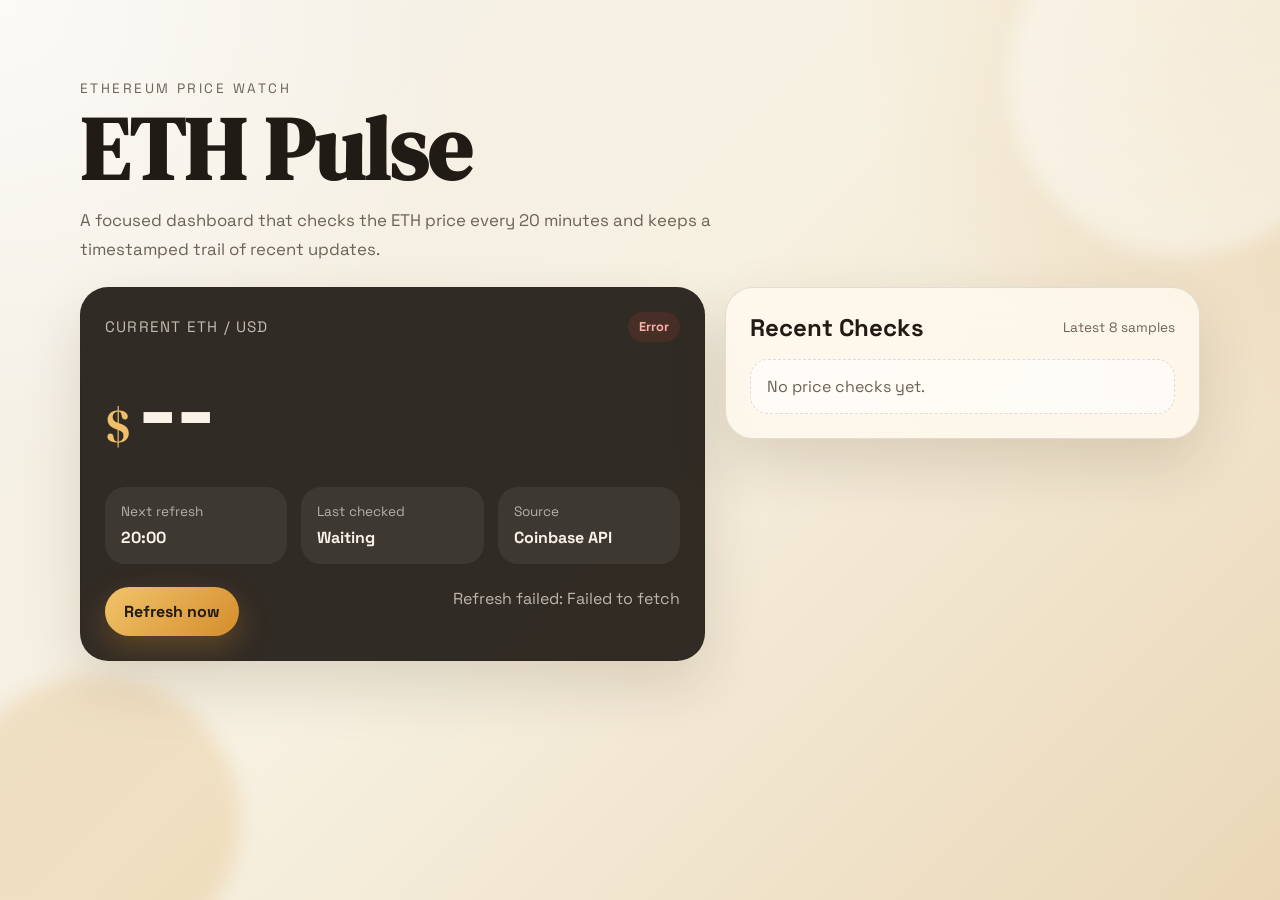
==== index.html @ a70ce2fd "Initial ETH monitor site" ====
<!DOCTYPE html>
<html lang="en">
  <head>
    <meta charset="UTF-8" />
    <meta name="viewport" content="width=device-width, initial-scale=1.0" />
    <title>ETH Pulse Monitor</title>
    <link rel="preconnect" href="https://fonts.googleapis.com" />
    <link rel="preconnect" href="https://fonts.gstatic.com" crossorigin />
    <link
      href="https://fonts.googleapis.com/css2?family=Space+Grotesk:wght@400;500;700&family=DM+Serif+Display:ital@0;1&display=swap"
      rel="stylesheet"
    />
    <link rel="stylesheet" href="./styles.css" />
  </head>
  <body>
    <main class="shell">
      <section class="hero">
        <p class="eyebrow">Ethereum Price Watch</p>
        <h1>ETH Pulse</h1>
        <p class="lede">
          A focused dashboard that checks the ETH price every 20 minutes and keeps a
          timestamped trail of recent updates.
        </p>
      </section>

      <section class="board">
        <article class="price-card">
          <div class="label-row">
            <span class="label">Current ETH / USD</span>
            <span id="statusBadge" class="badge badge-idle">Idle</span>
          </div>
          <div class="price-row">
            <span class="currency">$</span>
            <span id="priceValue" class="price-value">--</span>
          </div>
          <div class="meta-grid">
            <div class="meta-item">
              <span class="meta-title">Next refresh</span>
              <strong id="countdown">20:00</strong>
            </div>
            <div class="meta-item">
              <span class="meta-title">Last checked</span>
              <strong id="lastUpdated">Waiting</strong>
            </div>
            <div class="meta-item">
              <span class="meta-title">Source</span>
              <strong id="sourceName">Coinbase API</strong>
            </div>
          </div>
          <div class="action-row">
            <button id="refreshButton" type="button">Refresh now</button>
            <p id="message" class="message">Ready to monitor.</p>
          </div>
        </article>

        <article class="history-card">
          <div class="panel-head">
            <h2>Recent Checks</h2>
            <span class="history-note">Latest 8 samples</span>
          </div>
          <ol id="historyList" class="history-list"></ol>
        </article>
      </section>
    </main>

    <script src="./app.js"></script>
  </body>
</html>
---- styles.css ----
:root {
  --bg: #f3efe6;
  --bg-accent: #ead7b7;
  --panel: rgba(255, 250, 239, 0.84);
  --panel-strong: rgba(32, 27, 21, 0.92);
  --ink: #201b15;
  --muted: #6c6255;
  --line: rgba(32, 27, 21, 0.12);
  --gold: #cf8f2e;
  --green: #21785c;
  --shadow: 0 24px 60px rgba(59, 37, 5, 0.14);
}

* {
  box-sizing: border-box;
}

body {
  margin: 0;
  min-height: 100vh;
  font-family: "Space Grotesk", sans-serif;
  color: var(--ink);
  background:
    radial-gradient(circle at top left, rgba(255, 255, 255, 0.7), transparent 30%),
    radial-gradient(circle at top right, rgba(207, 143, 46, 0.18), transparent 28%),
    linear-gradient(135deg, var(--bg) 0%, #f7f1e2 45%, var(--bg-accent) 100%);
}

body::before,
body::after {
  content: "";
  position: fixed;
  inset: auto;
  pointer-events: none;
  border-radius: 999px;
  filter: blur(10px);
}

body::before {
  width: 22rem;
  height: 22rem;
  top: -6rem;
  right: -5rem;
  background: rgba(255, 255, 255, 0.44);
}

body::after {
  width: 18rem;
  height: 18rem;
  bottom: -4rem;
  left: -3rem;
  background: rgba(207, 143, 46, 0.18);
}

.shell {
  width: min(1120px, calc(100vw - 2rem));
  margin: 0 auto;
  padding: 3rem 0 4rem;
}

.hero {
  padding: 2rem 0 1.5rem;
  animation: rise 700ms ease-out both;
}

.eyebrow {
  margin: 0 0 0.75rem;
  font-size: 0.85rem;
  letter-spacing: 0.18em;
  text-transform: uppercase;
  color: var(--muted);
}

h1,
h2 {
  margin: 0;
}

h1 {
  font-family: "DM Serif Display", serif;
  font-size: clamp(3rem, 10vw, 5.5rem);
  line-height: 0.92;
}

.lede {
  max-width: 42rem;
  margin: 1rem 0 0;
  font-size: 1.05rem;
  line-height: 1.7;
  color: var(--muted);
}

.board {
  display: grid;
  grid-template-columns: 1.25fr 0.95fr;
  gap: 1.25rem;
  align-items: start;
}

.price-card,
.history-card {
  border: 1px solid var(--line);
  border-radius: 28px;
  padding: 1.5rem;
  backdrop-filter: blur(16px);
  box-shadow: var(--shadow);
  animation: rise 800ms ease-out both;
}

.price-card {
  background: var(--panel-strong);
  color: #f8f2e7;
}

.history-card {
  background: var(--panel);
  animation-delay: 120ms;
}

.label-row,
.panel-head,
.action-row {
  display: flex;
  justify-content: space-between;
  gap: 1rem;
  align-items: center;
}

.label {
  font-size: 0.95rem;
  letter-spacing: 0.08em;
  text-transform: uppercase;
  color: rgba(248, 242, 231, 0.72);
}

.badge {
  display: inline-flex;
  align-items: center;
  padding: 0.4rem 0.7rem;
  border-radius: 999px;
  font-size: 0.8rem;
  font-weight: 700;
}

.badge-idle {
  background: rgba(255, 255, 255, 0.1);
  color: #f7d39f;
}

.badge-live {
  background: rgba(33, 120, 92, 0.18);
  color: #92f3d2;
}

.badge-error {
  background: rgba(171, 56, 43, 0.18);
  color: #ffb0a7;
}

.price-row {
  display: flex;
  align-items: baseline;
  gap: 0.4rem;
  margin: 1.4rem 0 1.8rem;
}

.currency {
  font-family: "DM Serif Display", serif;
  font-size: clamp(2rem, 4vw, 3rem);
  color: #f1be6b;
}

.price-value {
  font-size: clamp(3.4rem, 8vw, 6rem);
  line-height: 0.95;
  font-weight: 700;
  letter-spacing: -0.04em;
}

.meta-grid {
  display: grid;
  grid-template-columns: repeat(3, minmax(0, 1fr));
  gap: 0.9rem;
}

.meta-item {
  padding: 1rem;
  border-radius: 20px;
  background: rgba(255, 255, 255, 0.06);
}

.meta-title {
  display: block;
  margin-bottom: 0.45rem;
  font-size: 0.85rem;
  color: rgba(248, 242, 231, 0.64);
}

.meta-item strong {
  font-size: 1rem;
}

.action-row {
  margin-top: 1.4rem;
  align-items: flex-start;
}

button {
  border: 0;
  border-radius: 999px;
  padding: 0.9rem 1.2rem;
  font: inherit;
  font-weight: 700;
  color: var(--ink);
  background: linear-gradient(135deg, #f1c46a, #d58d2c);
  cursor: pointer;
  transition: transform 180ms ease, box-shadow 180ms ease;
  box-shadow: 0 12px 30px rgba(213, 141, 44, 0.28);
}

button:hover {
  transform: translateY(-1px);
}

button:active {
  transform: translateY(1px);
}

button:disabled {
  cursor: wait;
  opacity: 0.72;
  transform: none;
  box-shadow: none;
}

.message {
  margin: 0;
  max-width: 18rem;
  text-align: right;
  line-height: 1.5;
  color: rgba(248, 242, 231, 0.7);
}

.history-note {
  color: var(--muted);
  font-size: 0.85rem;
}

.history-list {
  list-style: none;
  padding: 0;
  margin: 1rem 0 0;
  display: grid;
  gap: 0.8rem;
}

.history-item {
  display: flex;
  justify-content: space-between;
  gap: 1rem;
  padding: 0.95rem 1rem;
  border-radius: 18px;
  background: rgba(255, 255, 255, 0.65);
  border: 1px solid rgba(32, 27, 21, 0.08);
}

.history-time {
  color: var(--muted);
}

.history-price {
  font-weight: 700;
}

.history-empty {
  padding: 1rem;
  border-radius: 18px;
  color: var(--muted);
  background: rgba(255, 255, 255, 0.56);
  border: 1px dashed rgba(32, 27, 21, 0.14);
}

@keyframes rise {
  from {
    opacity: 0;
    transform: translateY(18px);
  }

  to {
    opacity: 1;
    transform: translateY(0);
  }
}

@media (max-width: 840px) {
  .board {
    grid-template-columns: 1fr;
  }

  .meta-grid {
    grid-template-columns: 1fr;
  }

  .action-row,
  .label-row,
  .panel-head {
    flex-direction: column;
    align-items: flex-start;
  }

  .message {
    text-align: left;
  }
}
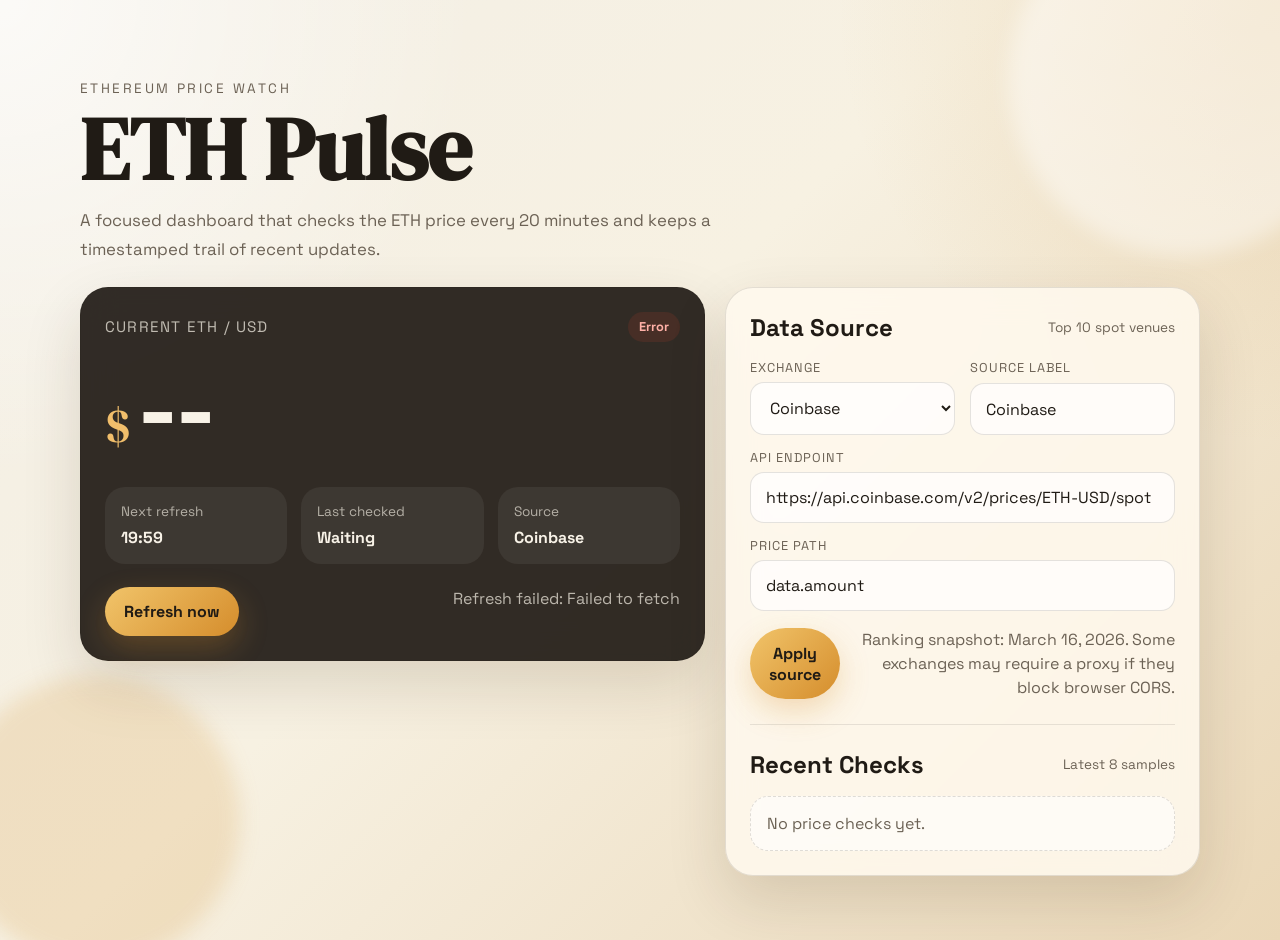
==== commit 17ce6235: "Add configurable exchange APIs" ====
--- a/index.html
+++ b/index.html
@@ -54,11 +54,45 @@
         </article>
 
         <article class="history-card">
-          <div class="panel-head">
-            <h2>Recent Checks</h2>
-            <span class="history-note">Latest 8 samples</span>
+          <div class="panel-block">
+            <div class="panel-head">
+              <h2>Data Source</h2>
+              <span class="history-note">Top 10 spot venues</span>
+            </div>
+            <div class="source-form">
+              <label class="field">
+                <span class="field-label">Exchange</span>
+                <select id="sourceSelect"></select>
+              </label>
+              <label class="field">
+                <span class="field-label">Source label</span>
+                <input id="sourceLabelInput" type="text" />
+              </label>
+              <label class="field field-full">
+                <span class="field-label">API endpoint</span>
+                <input id="sourceUrlInput" type="url" />
+              </label>
+              <label class="field field-full">
+                <span class="field-label">Price path</span>
+                <input id="sourcePathInput" type="text" />
+              </label>
+              <div class="action-row source-actions">
+                <button id="applySourceButton" type="button">Apply source</button>
+                <p id="sourceHint" class="source-hint">
+                  Ranking snapshot: March 16, 2026. Some exchanges may require a proxy
+                  if they block browser CORS.
+                </p>
+              </div>
+            </div>
           </div>
-          <ol id="historyList" class="history-list"></ol>
+
+          <div class="panel-block">
+            <div class="panel-head">
+              <h2>Recent Checks</h2>
+              <span class="history-note">Latest 8 samples</span>
+            </div>
+            <ol id="historyList" class="history-list"></ol>
+          </div>
         </article>
       </section>
     </main>
--- a/styles.css
+++ b/styles.css
@@ -117,6 +117,12 @@
   animation-delay: 120ms;
 }
 
+.panel-block + .panel-block {
+  margin-top: 1.5rem;
+  padding-top: 1.5rem;
+  border-top: 1px solid rgba(32, 27, 21, 0.1);
+}
+
 .label-row,
 .panel-head,
 .action-row {
@@ -246,6 +252,59 @@
   font-size: 0.85rem;
 }
 
+.source-form {
+  margin-top: 1rem;
+  display: grid;
+  grid-template-columns: repeat(2, minmax(0, 1fr));
+  gap: 0.9rem;
+}
+
+.field {
+  display: grid;
+  gap: 0.4rem;
+}
+
+.field-full {
+  grid-column: 1 / -1;
+}
+
+.field-label {
+  font-size: 0.8rem;
+  letter-spacing: 0.08em;
+  text-transform: uppercase;
+  color: var(--muted);
+}
+
+.field input,
+.field select {
+  width: 100%;
+  border: 1px solid rgba(32, 27, 21, 0.12);
+  border-radius: 14px;
+  padding: 0.85rem 0.95rem;
+  font: inherit;
+  color: var(--ink);
+  background: rgba(255, 255, 255, 0.72);
+}
+
+.field input:focus,
+.field select:focus {
+  outline: 2px solid rgba(207, 143, 46, 0.2);
+  border-color: rgba(207, 143, 46, 0.5);
+}
+
+.source-actions {
+  grid-column: 1 / -1;
+  margin-top: 0.2rem;
+}
+
+.source-hint {
+  margin: 0;
+  max-width: 20rem;
+  text-align: right;
+  line-height: 1.5;
+  color: var(--muted);
+}
+
 .history-list {
   list-style: none;
   padding: 0;
@@ -301,6 +360,10 @@
     grid-template-columns: 1fr;
   }
 
+  .source-form {
+    grid-template-columns: 1fr;
+  }
+
   .action-row,
   .label-row,
   .panel-head {
@@ -311,4 +374,8 @@
   .message {
     text-align: left;
   }
-}
+
+  .source-hint {
+    text-align: left;
+  }
+}
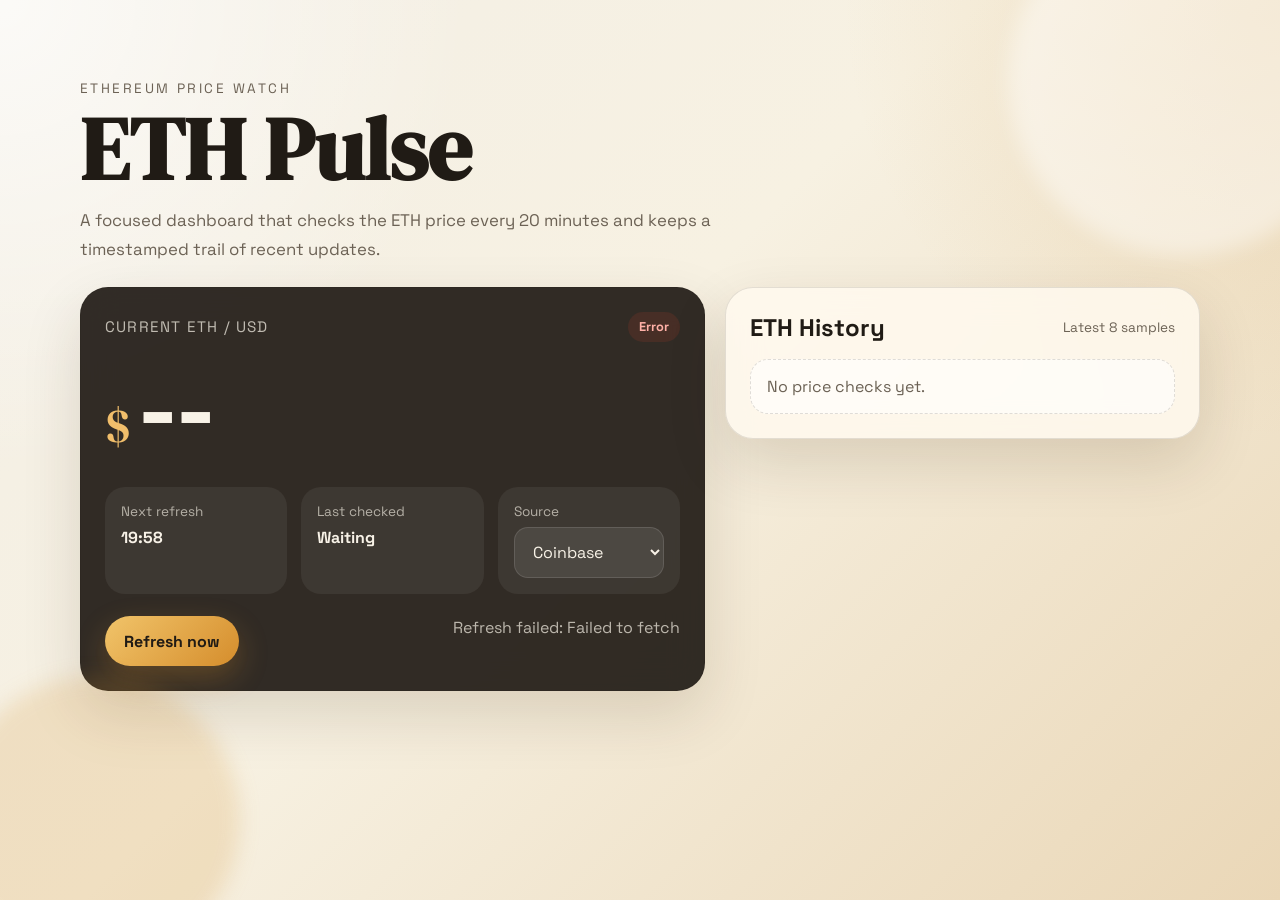
==== commit dd57761d: "Simplify source selector layout" ====
--- a/index.html
+++ b/index.html
@@ -44,7 +44,9 @@
             </div>
             <div class="meta-item">
               <span class="meta-title">Source</span>
-              <strong id="sourceName">Coinbase API</strong>
+              <label class="inline-select">
+                <select id="sourceSelect" aria-label="ETH source exchange"></select>
+              </label>
             </div>
           </div>
           <div class="action-row">
@@ -54,45 +56,11 @@
         </article>
 
         <article class="history-card">
-          <div class="panel-block">
-            <div class="panel-head">
-              <h2>Data Source</h2>
-              <span class="history-note">Top 10 spot venues</span>
-            </div>
-            <div class="source-form">
-              <label class="field">
-                <span class="field-label">Exchange</span>
-                <select id="sourceSelect"></select>
-              </label>
-              <label class="field">
-                <span class="field-label">Source label</span>
-                <input id="sourceLabelInput" type="text" />
-              </label>
-              <label class="field field-full">
-                <span class="field-label">API endpoint</span>
-                <input id="sourceUrlInput" type="url" />
-              </label>
-              <label class="field field-full">
-                <span class="field-label">Price path</span>
-                <input id="sourcePathInput" type="text" />
-              </label>
-              <div class="action-row source-actions">
-                <button id="applySourceButton" type="button">Apply source</button>
-                <p id="sourceHint" class="source-hint">
-                  Ranking snapshot: March 16, 2026. Some exchanges may require a proxy
-                  if they block browser CORS.
-                </p>
-              </div>
-            </div>
+          <div class="panel-head">
+            <h2>ETH History</h2>
+            <span class="history-note">Latest 8 samples</span>
           </div>
-
-          <div class="panel-block">
-            <div class="panel-head">
-              <h2>Recent Checks</h2>
-              <span class="history-note">Latest 8 samples</span>
-            </div>
-            <ol id="historyList" class="history-list"></ol>
-          </div>
+          <ol id="historyList" class="history-list"></ol>
         </article>
       </section>
     </main>
--- a/styles.css
+++ b/styles.css
@@ -117,12 +117,6 @@
   animation-delay: 120ms;
 }
 
-.panel-block + .panel-block {
-  margin-top: 1.5rem;
-  padding-top: 1.5rem;
-  border-top: 1px solid rgba(32, 27, 21, 0.1);
-}
-
 .label-row,
 .panel-head,
 .action-row {
@@ -204,6 +198,21 @@
 
 .meta-item strong {
   font-size: 1rem;
+}
+
+.inline-select select {
+  width: 100%;
+  border: 1px solid rgba(255, 255, 255, 0.12);
+  border-radius: 14px;
+  padding: 0.8rem 0.9rem;
+  font: inherit;
+  color: #f8f2e7;
+  background: rgba(255, 255, 255, 0.08);
+}
+
+.inline-select select:focus {
+  outline: 2px solid rgba(241, 190, 107, 0.25);
+  border-color: rgba(241, 190, 107, 0.45);
 }
 
 .action-row {
@@ -252,59 +261,6 @@
   font-size: 0.85rem;
 }
 
-.source-form {
-  margin-top: 1rem;
-  display: grid;
-  grid-template-columns: repeat(2, minmax(0, 1fr));
-  gap: 0.9rem;
-}
-
-.field {
-  display: grid;
-  gap: 0.4rem;
-}
-
-.field-full {
-  grid-column: 1 / -1;
-}
-
-.field-label {
-  font-size: 0.8rem;
-  letter-spacing: 0.08em;
-  text-transform: uppercase;
-  color: var(--muted);
-}
-
-.field input,
-.field select {
-  width: 100%;
-  border: 1px solid rgba(32, 27, 21, 0.12);
-  border-radius: 14px;
-  padding: 0.85rem 0.95rem;
-  font: inherit;
-  color: var(--ink);
-  background: rgba(255, 255, 255, 0.72);
-}
-
-.field input:focus,
-.field select:focus {
-  outline: 2px solid rgba(207, 143, 46, 0.2);
-  border-color: rgba(207, 143, 46, 0.5);
-}
-
-.source-actions {
-  grid-column: 1 / -1;
-  margin-top: 0.2rem;
-}
-
-.source-hint {
-  margin: 0;
-  max-width: 20rem;
-  text-align: right;
-  line-height: 1.5;
-  color: var(--muted);
-}
-
 .history-list {
   list-style: none;
   padding: 0;
@@ -360,10 +316,6 @@
     grid-template-columns: 1fr;
   }
 
-  .source-form {
-    grid-template-columns: 1fr;
-  }
-
   .action-row,
   .label-row,
   .panel-head {
@@ -374,8 +326,4 @@
   .message {
     text-align: left;
   }
-
-  .source-hint {
-    text-align: left;
-  }
-}
+}
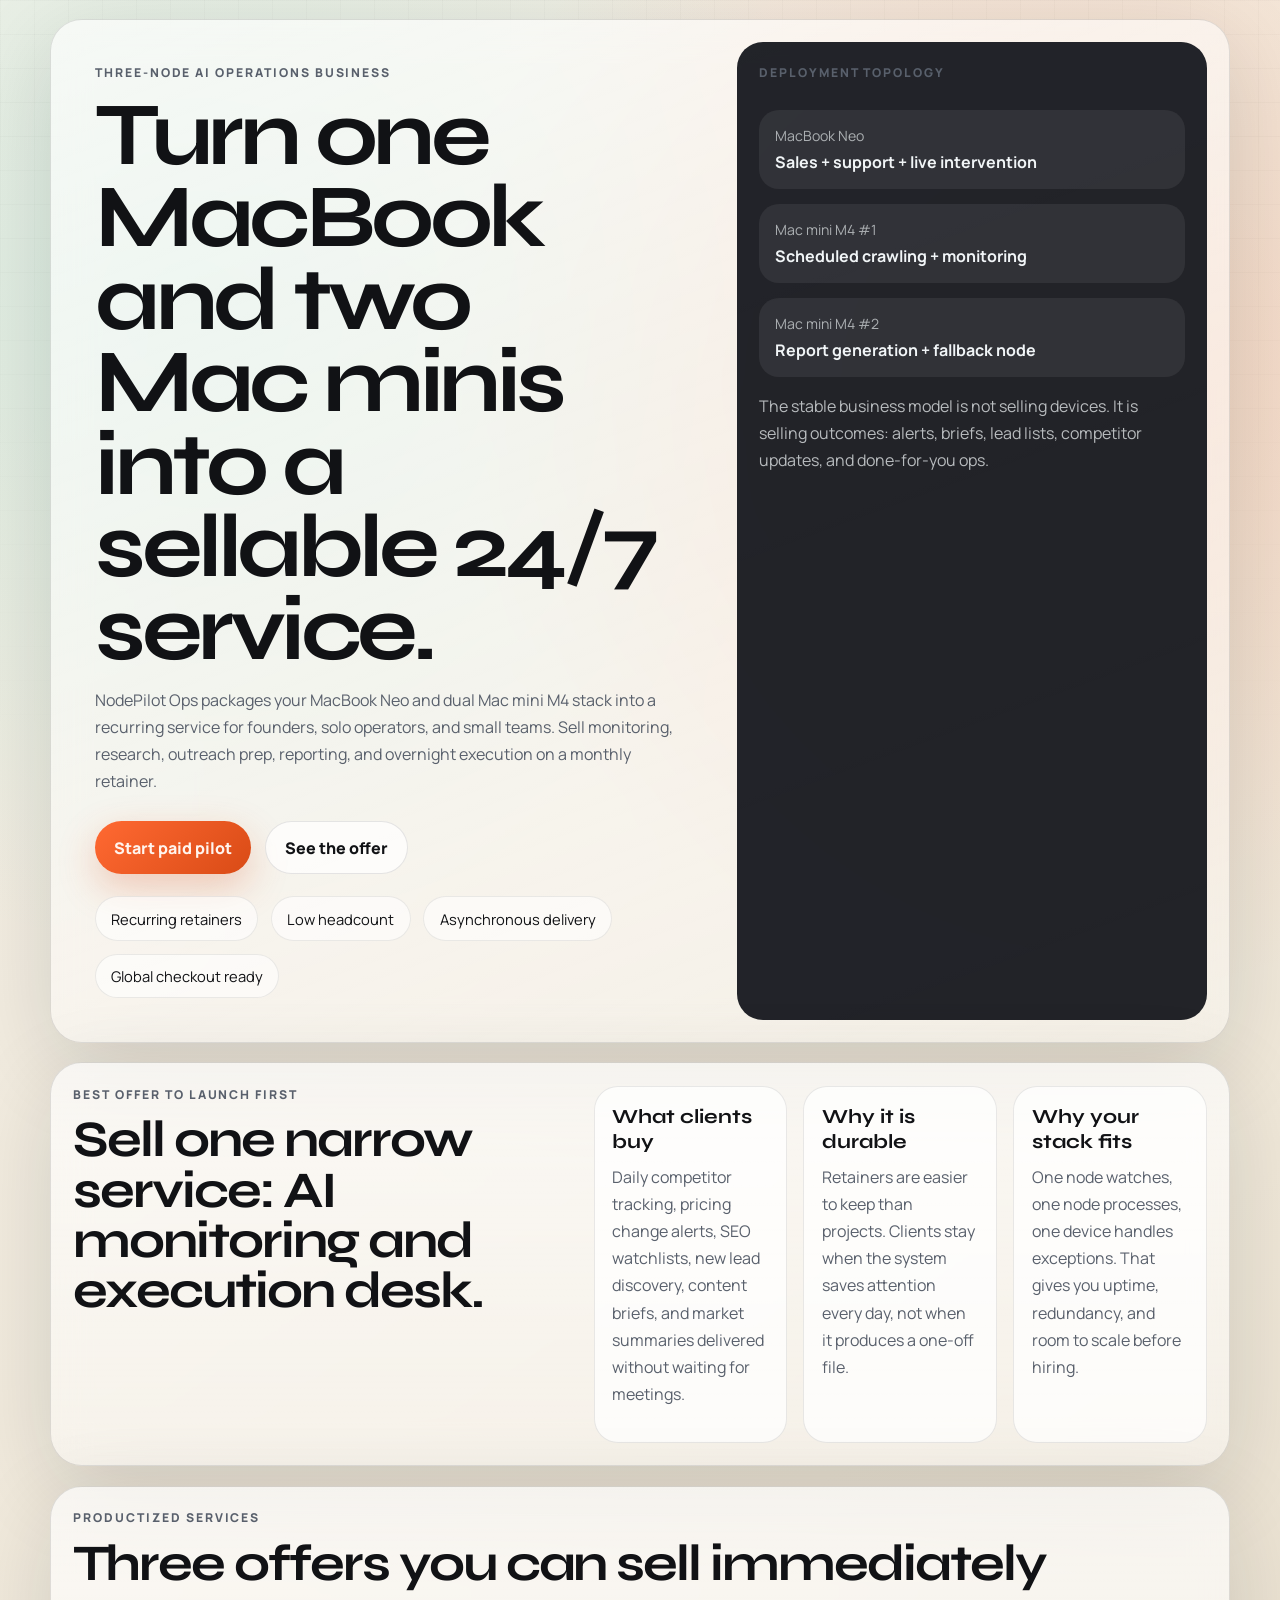
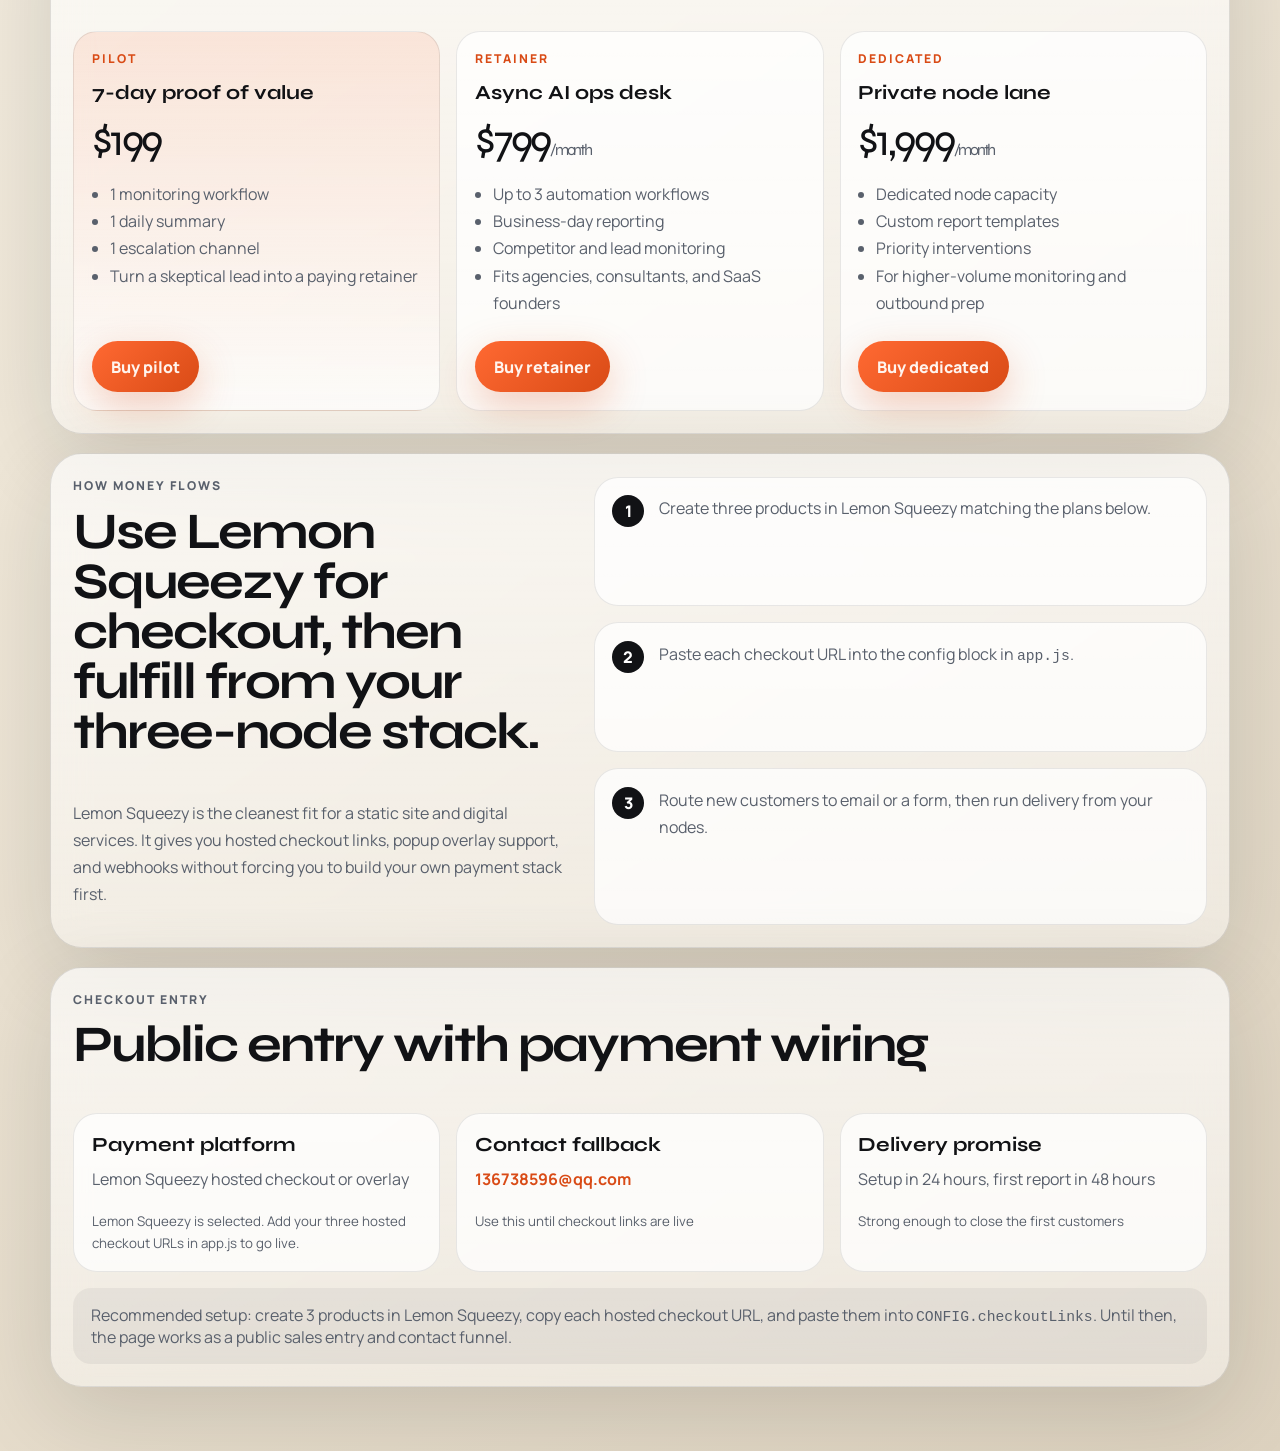
==== commit 13b86dfa: "Pivot site to AI ops commercial landing" ====
--- a/index.html
+++ b/index.html
@@ -3,65 +3,191 @@
   <head>
     <meta charset="UTF-8" />
     <meta name="viewport" content="width=device-width, initial-scale=1.0" />
-    <title>ETH Pulse Monitor</title>
+    <title>NodePilot Ops</title>
+    <meta
+      name="description"
+      content="A three-node AI operations studio for founders who need 24/7 monitoring, research, outreach, and execution without building a full internal team."
+    />
     <link rel="preconnect" href="https://fonts.googleapis.com" />
     <link rel="preconnect" href="https://fonts.gstatic.com" crossorigin />
     <link
-      href="https://fonts.googleapis.com/css2?family=Space+Grotesk:wght@400;500;700&family=DM+Serif+Display:ital@0;1&display=swap"
+      href="https://fonts.googleapis.com/css2?family=Manrope:wght@400;500;700;800&family=Syne:wght@500;700;800&display=swap"
       rel="stylesheet"
     />
+    <script src="https://app.lemonsqueezy.com/js/lemon.js" defer></script>
     <link rel="stylesheet" href="./styles.css" />
   </head>
   <body>
-    <main class="shell">
-      <section class="hero">
-        <p class="eyebrow">Ethereum Price Watch</p>
-        <h1>ETH Pulse</h1>
-        <p class="lede">
-          A focused dashboard that checks the ETH price every 20 minutes and keeps a
-          timestamped trail of recent updates.
-        </p>
+    <main class="page-shell">
+      <section class="hero-panel">
+        <div class="hero-copy">
+          <p class="eyebrow">Three-node AI operations business</p>
+          <h1>Turn one MacBook and two Mac minis into a sellable 24/7 service.</h1>
+          <p class="lede">
+            NodePilot Ops packages your MacBook Neo and dual Mac mini M4 stack into a
+            recurring service for founders, solo operators, and small teams. Sell
+            monitoring, research, outreach prep, reporting, and overnight execution on
+            a monthly retainer.
+          </p>
+          <div class="hero-actions">
+            <a class="button button-primary lemonsqueezy-button" data-plan="pilot" href="#pricing">Start paid pilot</a>
+            <a class="button button-secondary" href="#offer">See the offer</a>
+          </div>
+          <ul class="signal-strip">
+            <li>Recurring retainers</li>
+            <li>Low headcount</li>
+            <li>Asynchronous delivery</li>
+            <li>Global checkout ready</li>
+          </ul>
+        </div>
+        <aside class="stack-card">
+          <p class="stack-label">Deployment topology</p>
+          <div class="stack-grid">
+            <article>
+              <span>MacBook Neo</span>
+              <strong>Sales + support + live intervention</strong>
+            </article>
+            <article>
+              <span>Mac mini M4 #1</span>
+              <strong>Scheduled crawling + monitoring</strong>
+            </article>
+            <article>
+              <span>Mac mini M4 #2</span>
+              <strong>Report generation + fallback node</strong>
+            </article>
+          </div>
+          <p class="stack-note">
+            The stable business model is not selling devices. It is selling outcomes:
+            alerts, briefs, lead lists, competitor updates, and done-for-you ops.
+          </p>
+        </aside>
       </section>
 
-      <section class="board">
-        <article class="price-card">
-          <div class="label-row">
-            <span class="label">Current ETH / USD</span>
-            <span id="statusBadge" class="badge badge-idle">Idle</span>
-          </div>
-          <div class="price-row">
-            <span class="currency">$</span>
-            <span id="priceValue" class="price-value">--</span>
-          </div>
-          <div class="meta-grid">
-            <div class="meta-item">
-              <span class="meta-title">Next refresh</span>
-              <strong id="countdown">20:00</strong>
-            </div>
-            <div class="meta-item">
-              <span class="meta-title">Last checked</span>
-              <strong id="lastUpdated">Waiting</strong>
-            </div>
-            <div class="meta-item">
-              <span class="meta-title">Source</span>
-              <label class="inline-select">
-                <select id="sourceSelect" aria-label="ETH source exchange"></select>
-              </label>
-            </div>
-          </div>
-          <div class="action-row">
-            <button id="refreshButton" type="button">Refresh now</button>
-            <p id="message" class="message">Ready to monitor.</p>
-          </div>
-        </article>
+      <section id="offer" class="section-panel section-split">
+        <div>
+          <p class="section-kicker">Best offer to launch first</p>
+          <h2>Sell one narrow service: AI monitoring and execution desk.</h2>
+        </div>
+        <div class="offer-list">
+          <article>
+            <h3>What clients buy</h3>
+            <p>
+              Daily competitor tracking, pricing change alerts, SEO watchlists, new lead
+              discovery, content briefs, and market summaries delivered without waiting
+              for meetings.
+            </p>
+          </article>
+          <article>
+            <h3>Why it is durable</h3>
+            <p>
+              Retainers are easier to keep than projects. Clients stay when the system
+              saves attention every day, not when it produces a one-off file.
+            </p>
+          </article>
+          <article>
+            <h3>Why your stack fits</h3>
+            <p>
+              One node watches, one node processes, one device handles exceptions. That
+              gives you uptime, redundancy, and room to scale before hiring.
+            </p>
+          </article>
+        </div>
+      </section>
 
-        <article class="history-card">
-          <div class="panel-head">
-            <h2>ETH History</h2>
-            <span class="history-note">Latest 8 samples</span>
-          </div>
-          <ol id="historyList" class="history-list"></ol>
-        </article>
+      <section class="section-panel">
+        <div class="section-head">
+          <p class="section-kicker">Productized services</p>
+          <h2>Three offers you can sell immediately</h2>
+        </div>
+        <div class="plan-grid">
+          <article class="plan-card plan-card-accent">
+            <p class="plan-tier">Pilot</p>
+            <h3>7-day proof of value</h3>
+            <p class="plan-price">$199</p>
+            <ul>
+              <li>1 monitoring workflow</li>
+              <li>1 daily summary</li>
+              <li>1 escalation channel</li>
+              <li>Turn a skeptical lead into a paying retainer</li>
+            </ul>
+            <a class="button button-primary lemonsqueezy-button" data-plan="pilot" href="#pricing">Buy pilot</a>
+          </article>
+          <article class="plan-card">
+            <p class="plan-tier">Retainer</p>
+            <h3>Async AI ops desk</h3>
+            <p class="plan-price">$799<span>/month</span></p>
+            <ul>
+              <li>Up to 3 automation workflows</li>
+              <li>Business-day reporting</li>
+              <li>Competitor and lead monitoring</li>
+              <li>Fits agencies, consultants, and SaaS founders</li>
+            </ul>
+            <a class="button button-primary lemonsqueezy-button" data-plan="retainer" href="#pricing">Buy retainer</a>
+          </article>
+          <article class="plan-card">
+            <p class="plan-tier">Dedicated</p>
+            <h3>Private node lane</h3>
+            <p class="plan-price">$1,999<span>/month</span></p>
+            <ul>
+              <li>Dedicated node capacity</li>
+              <li>Custom report templates</li>
+              <li>Priority interventions</li>
+              <li>For higher-volume monitoring and outbound prep</li>
+            </ul>
+            <a class="button button-primary lemonsqueezy-button" data-plan="dedicated" href="#pricing">Buy dedicated</a>
+          </article>
+        </div>
+      </section>
+
+      <section class="section-panel section-split">
+        <div>
+          <p class="section-kicker">How money flows</p>
+          <h2>Use Lemon Squeezy for checkout, then fulfill from your three-node stack.</h2>
+          <p class="body-copy">
+            Lemon Squeezy is the cleanest fit for a static site and digital services. It
+            gives you hosted checkout links, popup overlay support, and webhooks without
+            forcing you to build your own payment stack first.
+          </p>
+        </div>
+        <div class="ops-steps">
+          <article>
+            <span>1</span>
+            <p>Create three products in Lemon Squeezy matching the plans below.</p>
+          </article>
+          <article>
+            <span>2</span>
+            <p>Paste each checkout URL into the config block in <code>app.js</code>.</p>
+          </article>
+          <article>
+            <span>3</span>
+            <p>Route new customers to email or a form, then run delivery from your nodes.</p>
+          </article>
+        </div>
+      </section>
+
+      <section id="pricing" class="section-panel pricing-panel">
+        <div class="section-head">
+          <p class="section-kicker">Checkout entry</p>
+          <h2>Public entry with payment wiring</h2>
+        </div>
+        <div class="checkout-grid">
+          <article class="checkout-card">
+            <h3>Payment platform</h3>
+            <p>Lemon Squeezy hosted checkout or overlay</p>
+            <small id="platformStatus">Waiting for your real checkout URLs</small>
+          </article>
+          <article class="checkout-card">
+            <h3>Contact fallback</h3>
+            <p><a id="contactLink" href="mailto:136738596@qq.com?subject=NodePilot%20Ops%20Inquiry">136738596@qq.com</a></p>
+            <small>Use this until checkout links are live</small>
+          </article>
+          <article class="checkout-card">
+            <h3>Delivery promise</h3>
+            <p>Setup in 24 hours, first report in 48 hours</p>
+            <small>Strong enough to close the first customers</small>
+          </article>
+        </div>
+        <div id="checkoutMessage" class="checkout-message"></div>
       </section>
     </main>
 
--- a/styles.css
+++ b/styles.css
@@ -1,304 +1,338 @@
 :root {
-  --bg: #f3efe6;
-  --bg-accent: #ead7b7;
-  --panel: rgba(255, 250, 239, 0.84);
-  --panel-strong: rgba(32, 27, 21, 0.92);
-  --ink: #201b15;
-  --muted: #6c6255;
-  --line: rgba(32, 27, 21, 0.12);
-  --gold: #cf8f2e;
-  --green: #21785c;
-  --shadow: 0 24px 60px rgba(59, 37, 5, 0.14);
+  --ink: #111215;
+  --muted: #59606c;
+  --panel: rgba(255, 255, 255, 0.74);
+  --panel-strong: rgba(16, 18, 24, 0.92);
+  --paper: #f2efe8;
+  --sand: #ded4c3;
+  --line: rgba(17, 18, 21, 0.12);
+  --accent: #ff6932;
+  --accent-deep: #d94b16;
+  --aqua: #4bd6c3;
+  --shadow: 0 24px 90px rgba(17, 18, 21, 0.14);
 }
 
 * {
   box-sizing: border-box;
+}
+
+html {
+  scroll-behavior: smooth;
 }
 
 body {
   margin: 0;
   min-height: 100vh;
-  font-family: "Space Grotesk", sans-serif;
+  font-family: "Manrope", sans-serif;
   color: var(--ink);
   background:
-    radial-gradient(circle at top left, rgba(255, 255, 255, 0.7), transparent 30%),
-    radial-gradient(circle at top right, rgba(207, 143, 46, 0.18), transparent 28%),
-    linear-gradient(135deg, var(--bg) 0%, #f7f1e2 45%, var(--bg-accent) 100%);
-}
-
-body::before,
-body::after {
+    radial-gradient(circle at 15% 10%, rgba(75, 214, 195, 0.16), transparent 22%),
+    radial-gradient(circle at 84% 12%, rgba(255, 105, 50, 0.18), transparent 22%),
+    linear-gradient(145deg, #f5f1e8 0%, #efe7d8 52%, #ddd2bf 100%);
+}
+
+body::before {
   content: "";
   position: fixed;
-  inset: auto;
+  inset: 0;
   pointer-events: none;
-  border-radius: 999px;
-  filter: blur(10px);
-}
-
-body::before {
-  width: 22rem;
-  height: 22rem;
-  top: -6rem;
-  right: -5rem;
-  background: rgba(255, 255, 255, 0.44);
-}
-
-body::after {
-  width: 18rem;
-  height: 18rem;
-  bottom: -4rem;
-  left: -3rem;
-  background: rgba(207, 143, 46, 0.18);
-}
-
-.shell {
-  width: min(1120px, calc(100vw - 2rem));
+  background-image: linear-gradient(rgba(17, 18, 21, 0.04) 1px, transparent 1px),
+    linear-gradient(90deg, rgba(17, 18, 21, 0.04) 1px, transparent 1px);
+  background-size: 34px 34px;
+  mask-image: linear-gradient(to bottom, rgba(0, 0, 0, 0.55), transparent 88%);
+}
+
+.page-shell {
+  width: min(1180px, calc(100vw - 2rem));
   margin: 0 auto;
-  padding: 3rem 0 4rem;
-}
-
-.hero {
-  padding: 2rem 0 1.5rem;
-  animation: rise 700ms ease-out both;
-}
-
-.eyebrow {
-  margin: 0 0 0.75rem;
-  font-size: 0.85rem;
-  letter-spacing: 0.18em;
+  padding: 1.2rem 0 4rem;
+}
+
+.hero-panel,
+.section-panel {
+  border: 1px solid var(--line);
+  border-radius: 32px;
+  box-shadow: var(--shadow);
+  backdrop-filter: blur(18px);
+}
+
+.hero-panel {
+  display: grid;
+  grid-template-columns: 1.3fr 0.95fr;
+  gap: 1.25rem;
+  padding: 1.35rem;
+  background: linear-gradient(160deg, rgba(255, 255, 255, 0.64), rgba(255, 255, 255, 0.34));
+  animation: rise 700ms ease both;
+}
+
+.hero-copy,
+.stack-card,
+.section-panel {
+  padding: 1.4rem;
+}
+
+.eyebrow,
+.section-kicker,
+.stack-label,
+.plan-tier {
+  margin: 0 0 0.8rem;
   text-transform: uppercase;
+  letter-spacing: 0.16em;
+  font-size: 0.76rem;
+  font-weight: 800;
+}
+
+.eyebrow,
+.section-kicker,
+.stack-label {
   color: var(--muted);
 }
 
 h1,
+h2,
+h3,
+p,
+ul {
+  margin-top: 0;
+}
+
+h1,
+h2,
+h3 {
+  font-family: "Syne", sans-serif;
+}
+
+h1 {
+  max-width: 12ch;
+  margin-bottom: 1rem;
+  font-size: clamp(3rem, 7vw, 5.6rem);
+  line-height: 0.92;
+  letter-spacing: -0.05em;
+}
+
 h2 {
-  margin: 0;
-}
-
-h1 {
-  font-family: "DM Serif Display", serif;
-  font-size: clamp(3rem, 10vw, 5.5rem);
-  line-height: 0.92;
-}
-
-.lede {
-  max-width: 42rem;
-  margin: 1rem 0 0;
-  font-size: 1.05rem;
+  font-size: clamp(2rem, 4vw, 3.2rem);
+  line-height: 0.98;
+  letter-spacing: -0.04em;
+}
+
+h3 {
+  font-size: 1.25rem;
+  margin-bottom: 0.6rem;
+}
+
+.lede,
+.body-copy,
+.offer-list p,
+.checkout-card p,
+.ops-steps p,
+.stack-note,
+.plan-card li {
+  color: var(--muted);
   line-height: 1.7;
-  color: var(--muted);
-}
-
-.board {
-  display: grid;
-  grid-template-columns: 1.25fr 0.95fr;
-  gap: 1.25rem;
-  align-items: start;
-}
-
-.price-card,
-.history-card {
-  border: 1px solid var(--line);
-  border-radius: 28px;
-  padding: 1.5rem;
-  backdrop-filter: blur(16px);
-  box-shadow: var(--shadow);
-  animation: rise 800ms ease-out both;
-}
-
-.price-card {
-  background: var(--panel-strong);
-  color: #f8f2e7;
-}
-
-.history-card {
-  background: var(--panel);
-  animation-delay: 120ms;
-}
-
-.label-row,
-.panel-head,
-.action-row {
+}
+
+.hero-actions {
   display: flex;
-  justify-content: space-between;
-  gap: 1rem;
-  align-items: center;
-}
-
-.label {
-  font-size: 0.95rem;
-  letter-spacing: 0.08em;
-  text-transform: uppercase;
-  color: rgba(248, 242, 231, 0.72);
-}
-
-.badge {
+  flex-wrap: wrap;
+  gap: 0.85rem;
+  margin: 1.6rem 0 1.4rem;
+}
+
+.button {
   display: inline-flex;
   align-items: center;
-  padding: 0.4rem 0.7rem;
+  justify-content: center;
+  min-height: 3.2rem;
+  padding: 0.9rem 1.2rem;
   border-radius: 999px;
-  font-size: 0.8rem;
-  font-weight: 700;
-}
-
-.badge-idle {
-  background: rgba(255, 255, 255, 0.1);
-  color: #f7d39f;
-}
-
-.badge-live {
-  background: rgba(33, 120, 92, 0.18);
-  color: #92f3d2;
-}
-
-.badge-error {
-  background: rgba(171, 56, 43, 0.18);
-  color: #ffb0a7;
-}
-
-.price-row {
+  text-decoration: none;
+  font-weight: 800;
+  transition: transform 160ms ease, box-shadow 160ms ease, background 160ms ease;
+}
+
+.button:hover {
+  transform: translateY(-1px);
+}
+
+.button-primary {
+  color: #fff4ee;
+  background: linear-gradient(135deg, var(--accent), var(--accent-deep));
+  box-shadow: 0 14px 38px rgba(217, 75, 22, 0.26);
+}
+
+.button-secondary {
+  color: var(--ink);
+  background: rgba(255, 255, 255, 0.72);
+  border: 1px solid rgba(17, 18, 21, 0.1);
+}
+
+.signal-strip {
   display: flex;
-  align-items: baseline;
-  gap: 0.4rem;
-  margin: 1.4rem 0 1.8rem;
-}
-
-.currency {
-  font-family: "DM Serif Display", serif;
-  font-size: clamp(2rem, 4vw, 3rem);
-  color: #f1be6b;
-}
-
-.price-value {
-  font-size: clamp(3.4rem, 8vw, 6rem);
-  line-height: 0.95;
-  font-weight: 700;
-  letter-spacing: -0.04em;
-}
-
-.meta-grid {
-  display: grid;
-  grid-template-columns: repeat(3, minmax(0, 1fr));
+  flex-wrap: wrap;
+  gap: 0.8rem;
+  padding: 0;
+  margin: 0;
+  list-style: none;
+}
+
+.signal-strip li {
+  padding: 0.7rem 0.95rem;
+  border-radius: 999px;
+  background: rgba(255, 255, 255, 0.58);
+  border: 1px solid rgba(17, 18, 21, 0.08);
+  font-size: 0.92rem;
+}
+
+.stack-card {
+  display: flex;
+  flex-direction: column;
+  gap: 1rem;
+  background: var(--panel-strong);
+  color: #f1f5f7;
+  border-radius: 26px;
+}
+
+.stack-grid {
+  display: grid;
   gap: 0.9rem;
 }
 
-.meta-item {
+.stack-grid article {
   padding: 1rem;
   border-radius: 20px;
-  background: rgba(255, 255, 255, 0.06);
-}
-
-.meta-title {
+  background: rgba(255, 255, 255, 0.07);
+}
+
+.stack-grid span {
   display: block;
-  margin-bottom: 0.45rem;
-  font-size: 0.85rem;
-  color: rgba(248, 242, 231, 0.64);
-}
-
-.meta-item strong {
+  margin-bottom: 0.4rem;
+  color: rgba(241, 245, 247, 0.64);
+  font-size: 0.88rem;
+}
+
+.stack-note {
+  margin: 0;
+  color: rgba(241, 245, 247, 0.72);
+}
+
+.section-panel {
+  margin-top: 1.2rem;
+  background: linear-gradient(180deg, rgba(255, 255, 255, 0.68), rgba(255, 255, 255, 0.42));
+  animation: rise 850ms ease both;
+}
+
+.section-split {
+  display: grid;
+  grid-template-columns: 0.9fr 1.1fr;
+  gap: 1.2rem;
+}
+
+.offer-list,
+.plan-grid,
+.checkout-grid,
+.ops-steps {
+  display: grid;
+  gap: 1rem;
+}
+
+.offer-list {
+  grid-template-columns: repeat(3, minmax(0, 1fr));
+}
+
+.offer-list article,
+.checkout-card,
+.ops-steps article,
+.plan-card {
+  padding: 1.1rem;
+  border-radius: 24px;
+  background: var(--panel);
+  border: 1px solid rgba(17, 18, 21, 0.09);
+}
+
+.plan-grid {
+  grid-template-columns: repeat(3, minmax(0, 1fr));
+  margin-top: 1.2rem;
+}
+
+.plan-card-accent {
+  background: linear-gradient(180deg, rgba(255, 105, 50, 0.12), rgba(255, 255, 255, 0.74));
+}
+
+.plan-tier {
+  color: var(--accent-deep);
+}
+
+.plan-price {
+  margin-bottom: 0.85rem;
+  font-family: "Syne", sans-serif;
+  font-size: 2.8rem;
+  letter-spacing: -0.05em;
+}
+
+.plan-price span {
   font-size: 1rem;
-}
-
-.inline-select select {
-  width: 100%;
-  border: 1px solid rgba(255, 255, 255, 0.12);
-  border-radius: 14px;
-  padding: 0.8rem 0.9rem;
-  font: inherit;
-  color: #f8f2e7;
-  background: rgba(255, 255, 255, 0.08);
-}
-
-.inline-select select:focus {
-  outline: 2px solid rgba(241, 190, 107, 0.25);
-  border-color: rgba(241, 190, 107, 0.45);
-}
-
-.action-row {
-  margin-top: 1.4rem;
-  align-items: flex-start;
-}
-
-button {
-  border: 0;
+  color: var(--muted);
+}
+
+.plan-card ul {
+  padding-left: 1.1rem;
+  min-height: 9rem;
+}
+
+.ops-steps article {
+  display: grid;
+  grid-template-columns: auto 1fr;
+  gap: 0.9rem;
+  align-items: start;
+}
+
+.ops-steps span {
+  display: inline-flex;
+  align-items: center;
+  justify-content: center;
+  width: 2rem;
+  height: 2rem;
   border-radius: 999px;
-  padding: 0.9rem 1.2rem;
-  font: inherit;
+  background: var(--ink);
+  color: white;
+  font-weight: 800;
+}
+
+.checkout-grid {
+  grid-template-columns: repeat(3, minmax(0, 1fr));
+  margin-top: 1.1rem;
+}
+
+.checkout-card small,
+#platformStatus,
+.checkout-message {
+  color: var(--muted);
+}
+
+.checkout-card a {
+  color: var(--accent-deep);
+  text-decoration: none;
   font-weight: 700;
-  color: var(--ink);
-  background: linear-gradient(135deg, #f1c46a, #d58d2c);
-  cursor: pointer;
-  transition: transform 180ms ease, box-shadow 180ms ease;
-  box-shadow: 0 12px 30px rgba(213, 141, 44, 0.28);
-}
-
-button:hover {
-  transform: translateY(-1px);
-}
-
-button:active {
-  transform: translateY(1px);
-}
-
-button:disabled {
-  cursor: wait;
-  opacity: 0.72;
-  transform: none;
-  box-shadow: none;
-}
-
-.message {
-  margin: 0;
-  max-width: 18rem;
-  text-align: right;
-  line-height: 1.5;
-  color: rgba(248, 242, 231, 0.7);
-}
-
-.history-note {
-  color: var(--muted);
-  font-size: 0.85rem;
-}
-
-.history-list {
-  list-style: none;
-  padding: 0;
-  margin: 1rem 0 0;
-  display: grid;
-  gap: 0.8rem;
-}
-
-.history-item {
-  display: flex;
-  justify-content: space-between;
-  gap: 1rem;
-  padding: 0.95rem 1rem;
+}
+
+.checkout-message {
+  margin-top: 1rem;
+  padding: 1rem 1.1rem;
   border-radius: 18px;
-  background: rgba(255, 255, 255, 0.65);
-  border: 1px solid rgba(32, 27, 21, 0.08);
-}
-
-.history-time {
-  color: var(--muted);
-}
-
-.history-price {
-  font-weight: 700;
-}
-
-.history-empty {
-  padding: 1rem;
-  border-radius: 18px;
-  color: var(--muted);
-  background: rgba(255, 255, 255, 0.56);
-  border: 1px dashed rgba(32, 27, 21, 0.14);
+  background: rgba(17, 18, 21, 0.05);
+  min-height: 3.5rem;
+}
+
+code {
+  font-family: "SFMono-Regular", Consolas, monospace;
+  font-size: 0.92em;
 }
 
 @keyframes rise {
   from {
     opacity: 0;
-    transform: translateY(18px);
+    transform: translateY(22px);
   }
 
   to {
@@ -307,23 +341,37 @@
   }
 }
 
-@media (max-width: 840px) {
-  .board {
+@media (max-width: 980px) {
+  .hero-panel,
+  .section-split,
+  .offer-list,
+  .plan-grid,
+  .checkout-grid {
     grid-template-columns: 1fr;
   }
 
-  .meta-grid {
-    grid-template-columns: 1fr;
-  }
-
-  .action-row,
-  .label-row,
-  .panel-head {
-    flex-direction: column;
-    align-items: flex-start;
-  }
-
-  .message {
-    text-align: left;
-  }
-}
+  .plan-card ul {
+    min-height: auto;
+  }
+}
+
+@media (max-width: 640px) {
+  .page-shell {
+    width: min(100vw - 1rem, 1180px);
+  }
+
+  .hero-panel,
+  .section-panel,
+  .hero-copy,
+  .stack-card {
+    padding: 1rem;
+  }
+
+  h1 {
+    font-size: clamp(2.8rem, 16vw, 4rem);
+  }
+
+  .button {
+    width: 100%;
+  }
+}
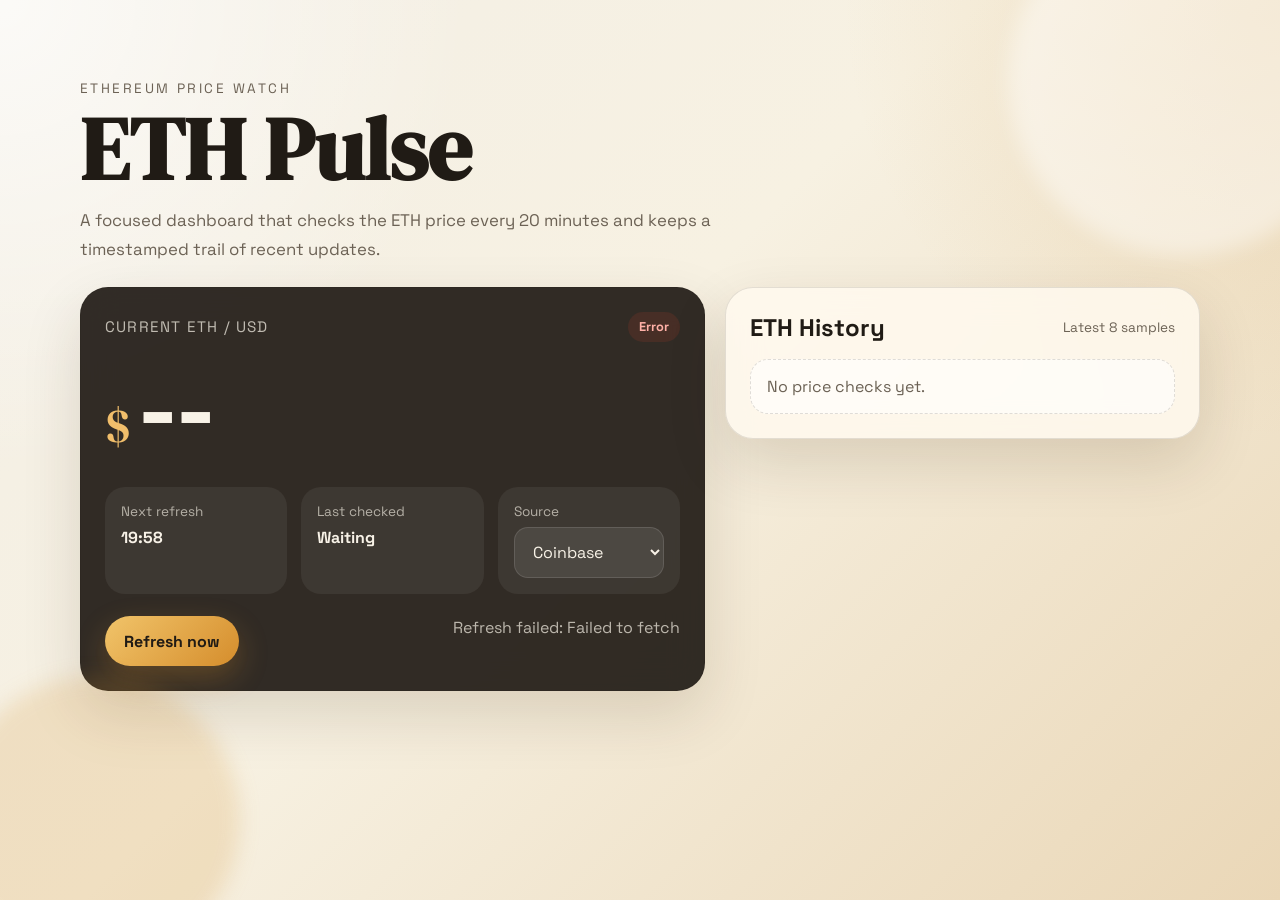
==== commit ee3b2834: "Restore ETH homepage and split ops page" ====
--- a/index.html
+++ b/index.html
@@ -3,191 +3,65 @@
   <head>
     <meta charset="UTF-8" />
     <meta name="viewport" content="width=device-width, initial-scale=1.0" />
-    <title>NodePilot Ops</title>
-    <meta
-      name="description"
-      content="A three-node AI operations studio for founders who need 24/7 monitoring, research, outreach, and execution without building a full internal team."
-    />
+    <title>ETH Pulse Monitor</title>
     <link rel="preconnect" href="https://fonts.googleapis.com" />
     <link rel="preconnect" href="https://fonts.gstatic.com" crossorigin />
     <link
-      href="https://fonts.googleapis.com/css2?family=Manrope:wght@400;500;700;800&family=Syne:wght@500;700;800&display=swap"
+      href="https://fonts.googleapis.com/css2?family=Space+Grotesk:wght@400;500;700&family=DM+Serif+Display:ital@0;1&display=swap"
       rel="stylesheet"
     />
-    <script src="https://app.lemonsqueezy.com/js/lemon.js" defer></script>
     <link rel="stylesheet" href="./styles.css" />
   </head>
   <body>
-    <main class="page-shell">
-      <section class="hero-panel">
-        <div class="hero-copy">
-          <p class="eyebrow">Three-node AI operations business</p>
-          <h1>Turn one MacBook and two Mac minis into a sellable 24/7 service.</h1>
-          <p class="lede">
-            NodePilot Ops packages your MacBook Neo and dual Mac mini M4 stack into a
-            recurring service for founders, solo operators, and small teams. Sell
-            monitoring, research, outreach prep, reporting, and overnight execution on
-            a monthly retainer.
-          </p>
-          <div class="hero-actions">
-            <a class="button button-primary lemonsqueezy-button" data-plan="pilot" href="#pricing">Start paid pilot</a>
-            <a class="button button-secondary" href="#offer">See the offer</a>
-          </div>
-          <ul class="signal-strip">
-            <li>Recurring retainers</li>
-            <li>Low headcount</li>
-            <li>Asynchronous delivery</li>
-            <li>Global checkout ready</li>
-          </ul>
-        </div>
-        <aside class="stack-card">
-          <p class="stack-label">Deployment topology</p>
-          <div class="stack-grid">
-            <article>
-              <span>MacBook Neo</span>
-              <strong>Sales + support + live intervention</strong>
-            </article>
-            <article>
-              <span>Mac mini M4 #1</span>
-              <strong>Scheduled crawling + monitoring</strong>
-            </article>
-            <article>
-              <span>Mac mini M4 #2</span>
-              <strong>Report generation + fallback node</strong>
-            </article>
-          </div>
-          <p class="stack-note">
-            The stable business model is not selling devices. It is selling outcomes:
-            alerts, briefs, lead lists, competitor updates, and done-for-you ops.
-          </p>
-        </aside>
+    <main class="shell">
+      <section class="hero">
+        <p class="eyebrow">Ethereum Price Watch</p>
+        <h1>ETH Pulse</h1>
+        <p class="lede">
+          A focused dashboard that checks the ETH price every 20 minutes and keeps a
+          timestamped trail of recent updates.
+        </p>
       </section>
 
-      <section id="offer" class="section-panel section-split">
-        <div>
-          <p class="section-kicker">Best offer to launch first</p>
-          <h2>Sell one narrow service: AI monitoring and execution desk.</h2>
-        </div>
-        <div class="offer-list">
-          <article>
-            <h3>What clients buy</h3>
-            <p>
-              Daily competitor tracking, pricing change alerts, SEO watchlists, new lead
-              discovery, content briefs, and market summaries delivered without waiting
-              for meetings.
-            </p>
-          </article>
-          <article>
-            <h3>Why it is durable</h3>
-            <p>
-              Retainers are easier to keep than projects. Clients stay when the system
-              saves attention every day, not when it produces a one-off file.
-            </p>
-          </article>
-          <article>
-            <h3>Why your stack fits</h3>
-            <p>
-              One node watches, one node processes, one device handles exceptions. That
-              gives you uptime, redundancy, and room to scale before hiring.
-            </p>
-          </article>
-        </div>
-      </section>
+      <section class="board">
+        <article class="price-card">
+          <div class="label-row">
+            <span class="label">Current ETH / USD</span>
+            <span id="statusBadge" class="badge badge-idle">Idle</span>
+          </div>
+          <div class="price-row">
+            <span class="currency">$</span>
+            <span id="priceValue" class="price-value">--</span>
+          </div>
+          <div class="meta-grid">
+            <div class="meta-item">
+              <span class="meta-title">Next refresh</span>
+              <strong id="countdown">20:00</strong>
+            </div>
+            <div class="meta-item">
+              <span class="meta-title">Last checked</span>
+              <strong id="lastUpdated">Waiting</strong>
+            </div>
+            <div class="meta-item">
+              <span class="meta-title">Source</span>
+              <label class="inline-select">
+                <select id="sourceSelect" aria-label="ETH source exchange"></select>
+              </label>
+            </div>
+          </div>
+          <div class="action-row">
+            <button id="refreshButton" type="button">Refresh now</button>
+            <p id="message" class="message">Ready to monitor.</p>
+          </div>
+        </article>
 
-      <section class="section-panel">
-        <div class="section-head">
-          <p class="section-kicker">Productized services</p>
-          <h2>Three offers you can sell immediately</h2>
-        </div>
-        <div class="plan-grid">
-          <article class="plan-card plan-card-accent">
-            <p class="plan-tier">Pilot</p>
-            <h3>7-day proof of value</h3>
-            <p class="plan-price">$199</p>
-            <ul>
-              <li>1 monitoring workflow</li>
-              <li>1 daily summary</li>
-              <li>1 escalation channel</li>
-              <li>Turn a skeptical lead into a paying retainer</li>
-            </ul>
-            <a class="button button-primary lemonsqueezy-button" data-plan="pilot" href="#pricing">Buy pilot</a>
-          </article>
-          <article class="plan-card">
-            <p class="plan-tier">Retainer</p>
-            <h3>Async AI ops desk</h3>
-            <p class="plan-price">$799<span>/month</span></p>
-            <ul>
-              <li>Up to 3 automation workflows</li>
-              <li>Business-day reporting</li>
-              <li>Competitor and lead monitoring</li>
-              <li>Fits agencies, consultants, and SaaS founders</li>
-            </ul>
-            <a class="button button-primary lemonsqueezy-button" data-plan="retainer" href="#pricing">Buy retainer</a>
-          </article>
-          <article class="plan-card">
-            <p class="plan-tier">Dedicated</p>
-            <h3>Private node lane</h3>
-            <p class="plan-price">$1,999<span>/month</span></p>
-            <ul>
-              <li>Dedicated node capacity</li>
-              <li>Custom report templates</li>
-              <li>Priority interventions</li>
-              <li>For higher-volume monitoring and outbound prep</li>
-            </ul>
-            <a class="button button-primary lemonsqueezy-button" data-plan="dedicated" href="#pricing">Buy dedicated</a>
-          </article>
-        </div>
-      </section>
-
-      <section class="section-panel section-split">
-        <div>
-          <p class="section-kicker">How money flows</p>
-          <h2>Use Lemon Squeezy for checkout, then fulfill from your three-node stack.</h2>
-          <p class="body-copy">
-            Lemon Squeezy is the cleanest fit for a static site and digital services. It
-            gives you hosted checkout links, popup overlay support, and webhooks without
-            forcing you to build your own payment stack first.
-          </p>
-        </div>
-        <div class="ops-steps">
-          <article>
-            <span>1</span>
-            <p>Create three products in Lemon Squeezy matching the plans below.</p>
-          </article>
-          <article>
-            <span>2</span>
-            <p>Paste each checkout URL into the config block in <code>app.js</code>.</p>
-          </article>
-          <article>
-            <span>3</span>
-            <p>Route new customers to email or a form, then run delivery from your nodes.</p>
-          </article>
-        </div>
-      </section>
-
-      <section id="pricing" class="section-panel pricing-panel">
-        <div class="section-head">
-          <p class="section-kicker">Checkout entry</p>
-          <h2>Public entry with payment wiring</h2>
-        </div>
-        <div class="checkout-grid">
-          <article class="checkout-card">
-            <h3>Payment platform</h3>
-            <p>Lemon Squeezy hosted checkout or overlay</p>
-            <small id="platformStatus">Waiting for your real checkout URLs</small>
-          </article>
-          <article class="checkout-card">
-            <h3>Contact fallback</h3>
-            <p><a id="contactLink" href="mailto:136738596@qq.com?subject=NodePilot%20Ops%20Inquiry">136738596@qq.com</a></p>
-            <small>Use this until checkout links are live</small>
-          </article>
-          <article class="checkout-card">
-            <h3>Delivery promise</h3>
-            <p>Setup in 24 hours, first report in 48 hours</p>
-            <small>Strong enough to close the first customers</small>
-          </article>
-        </div>
-        <div id="checkoutMessage" class="checkout-message"></div>
+        <article class="history-card">
+          <div class="panel-head">
+            <h2>ETH History</h2>
+            <span class="history-note">Latest 8 samples</span>
+          </div>
+          <ol id="historyList" class="history-list"></ol>
+        </article>
       </section>
     </main>
 
--- a/styles.css
+++ b/styles.css
@@ -1,338 +1,304 @@
 :root {
-  --ink: #111215;
-  --muted: #59606c;
-  --panel: rgba(255, 255, 255, 0.74);
-  --panel-strong: rgba(16, 18, 24, 0.92);
-  --paper: #f2efe8;
-  --sand: #ded4c3;
-  --line: rgba(17, 18, 21, 0.12);
-  --accent: #ff6932;
-  --accent-deep: #d94b16;
-  --aqua: #4bd6c3;
-  --shadow: 0 24px 90px rgba(17, 18, 21, 0.14);
+  --bg: #f3efe6;
+  --bg-accent: #ead7b7;
+  --panel: rgba(255, 250, 239, 0.84);
+  --panel-strong: rgba(32, 27, 21, 0.92);
+  --ink: #201b15;
+  --muted: #6c6255;
+  --line: rgba(32, 27, 21, 0.12);
+  --gold: #cf8f2e;
+  --green: #21785c;
+  --shadow: 0 24px 60px rgba(59, 37, 5, 0.14);
 }
 
 * {
   box-sizing: border-box;
-}
-
-html {
-  scroll-behavior: smooth;
 }
 
 body {
   margin: 0;
   min-height: 100vh;
-  font-family: "Manrope", sans-serif;
+  font-family: "Space Grotesk", sans-serif;
   color: var(--ink);
   background:
-    radial-gradient(circle at 15% 10%, rgba(75, 214, 195, 0.16), transparent 22%),
-    radial-gradient(circle at 84% 12%, rgba(255, 105, 50, 0.18), transparent 22%),
-    linear-gradient(145deg, #f5f1e8 0%, #efe7d8 52%, #ddd2bf 100%);
-}
-
-body::before {
+    radial-gradient(circle at top left, rgba(255, 255, 255, 0.7), transparent 30%),
+    radial-gradient(circle at top right, rgba(207, 143, 46, 0.18), transparent 28%),
+    linear-gradient(135deg, var(--bg) 0%, #f7f1e2 45%, var(--bg-accent) 100%);
+}
+
+body::before,
+body::after {
   content: "";
   position: fixed;
-  inset: 0;
+  inset: auto;
   pointer-events: none;
-  background-image: linear-gradient(rgba(17, 18, 21, 0.04) 1px, transparent 1px),
-    linear-gradient(90deg, rgba(17, 18, 21, 0.04) 1px, transparent 1px);
-  background-size: 34px 34px;
-  mask-image: linear-gradient(to bottom, rgba(0, 0, 0, 0.55), transparent 88%);
-}
-
-.page-shell {
-  width: min(1180px, calc(100vw - 2rem));
+  border-radius: 999px;
+  filter: blur(10px);
+}
+
+body::before {
+  width: 22rem;
+  height: 22rem;
+  top: -6rem;
+  right: -5rem;
+  background: rgba(255, 255, 255, 0.44);
+}
+
+body::after {
+  width: 18rem;
+  height: 18rem;
+  bottom: -4rem;
+  left: -3rem;
+  background: rgba(207, 143, 46, 0.18);
+}
+
+.shell {
+  width: min(1120px, calc(100vw - 2rem));
   margin: 0 auto;
-  padding: 1.2rem 0 4rem;
-}
-
-.hero-panel,
-.section-panel {
+  padding: 3rem 0 4rem;
+}
+
+.hero {
+  padding: 2rem 0 1.5rem;
+  animation: rise 700ms ease-out both;
+}
+
+.eyebrow {
+  margin: 0 0 0.75rem;
+  font-size: 0.85rem;
+  letter-spacing: 0.18em;
+  text-transform: uppercase;
+  color: var(--muted);
+}
+
+h1,
+h2 {
+  margin: 0;
+}
+
+h1 {
+  font-family: "DM Serif Display", serif;
+  font-size: clamp(3rem, 10vw, 5.5rem);
+  line-height: 0.92;
+}
+
+.lede {
+  max-width: 42rem;
+  margin: 1rem 0 0;
+  font-size: 1.05rem;
+  line-height: 1.7;
+  color: var(--muted);
+}
+
+.board {
+  display: grid;
+  grid-template-columns: 1.25fr 0.95fr;
+  gap: 1.25rem;
+  align-items: start;
+}
+
+.price-card,
+.history-card {
   border: 1px solid var(--line);
-  border-radius: 32px;
+  border-radius: 28px;
+  padding: 1.5rem;
+  backdrop-filter: blur(16px);
   box-shadow: var(--shadow);
-  backdrop-filter: blur(18px);
-}
-
-.hero-panel {
-  display: grid;
-  grid-template-columns: 1.3fr 0.95fr;
-  gap: 1.25rem;
-  padding: 1.35rem;
-  background: linear-gradient(160deg, rgba(255, 255, 255, 0.64), rgba(255, 255, 255, 0.34));
-  animation: rise 700ms ease both;
-}
-
-.hero-copy,
-.stack-card,
-.section-panel {
-  padding: 1.4rem;
-}
-
-.eyebrow,
-.section-kicker,
-.stack-label,
-.plan-tier {
-  margin: 0 0 0.8rem;
+  animation: rise 800ms ease-out both;
+}
+
+.price-card {
+  background: var(--panel-strong);
+  color: #f8f2e7;
+}
+
+.history-card {
+  background: var(--panel);
+  animation-delay: 120ms;
+}
+
+.label-row,
+.panel-head,
+.action-row {
+  display: flex;
+  justify-content: space-between;
+  gap: 1rem;
+  align-items: center;
+}
+
+.label {
+  font-size: 0.95rem;
+  letter-spacing: 0.08em;
   text-transform: uppercase;
-  letter-spacing: 0.16em;
-  font-size: 0.76rem;
-  font-weight: 800;
-}
-
-.eyebrow,
-.section-kicker,
-.stack-label {
-  color: var(--muted);
-}
-
-h1,
-h2,
-h3,
-p,
-ul {
-  margin-top: 0;
-}
-
-h1,
-h2,
-h3 {
-  font-family: "Syne", sans-serif;
-}
-
-h1 {
-  max-width: 12ch;
-  margin-bottom: 1rem;
-  font-size: clamp(3rem, 7vw, 5.6rem);
-  line-height: 0.92;
-  letter-spacing: -0.05em;
-}
-
-h2 {
-  font-size: clamp(2rem, 4vw, 3.2rem);
-  line-height: 0.98;
-  letter-spacing: -0.04em;
-}
-
-h3 {
-  font-size: 1.25rem;
-  margin-bottom: 0.6rem;
-}
-
-.lede,
-.body-copy,
-.offer-list p,
-.checkout-card p,
-.ops-steps p,
-.stack-note,
-.plan-card li {
-  color: var(--muted);
-  line-height: 1.7;
-}
-
-.hero-actions {
-  display: flex;
-  flex-wrap: wrap;
-  gap: 0.85rem;
-  margin: 1.6rem 0 1.4rem;
-}
-
-.button {
+  color: rgba(248, 242, 231, 0.72);
+}
+
+.badge {
   display: inline-flex;
   align-items: center;
-  justify-content: center;
-  min-height: 3.2rem;
-  padding: 0.9rem 1.2rem;
+  padding: 0.4rem 0.7rem;
   border-radius: 999px;
-  text-decoration: none;
-  font-weight: 800;
-  transition: transform 160ms ease, box-shadow 160ms ease, background 160ms ease;
-}
-
-.button:hover {
-  transform: translateY(-1px);
-}
-
-.button-primary {
-  color: #fff4ee;
-  background: linear-gradient(135deg, var(--accent), var(--accent-deep));
-  box-shadow: 0 14px 38px rgba(217, 75, 22, 0.26);
-}
-
-.button-secondary {
-  color: var(--ink);
-  background: rgba(255, 255, 255, 0.72);
-  border: 1px solid rgba(17, 18, 21, 0.1);
-}
-
-.signal-strip {
+  font-size: 0.8rem;
+  font-weight: 700;
+}
+
+.badge-idle {
+  background: rgba(255, 255, 255, 0.1);
+  color: #f7d39f;
+}
+
+.badge-live {
+  background: rgba(33, 120, 92, 0.18);
+  color: #92f3d2;
+}
+
+.badge-error {
+  background: rgba(171, 56, 43, 0.18);
+  color: #ffb0a7;
+}
+
+.price-row {
   display: flex;
-  flex-wrap: wrap;
-  gap: 0.8rem;
-  padding: 0;
-  margin: 0;
-  list-style: none;
-}
-
-.signal-strip li {
-  padding: 0.7rem 0.95rem;
-  border-radius: 999px;
-  background: rgba(255, 255, 255, 0.58);
-  border: 1px solid rgba(17, 18, 21, 0.08);
-  font-size: 0.92rem;
-}
-
-.stack-card {
-  display: flex;
-  flex-direction: column;
-  gap: 1rem;
-  background: var(--panel-strong);
-  color: #f1f5f7;
-  border-radius: 26px;
-}
-
-.stack-grid {
+  align-items: baseline;
+  gap: 0.4rem;
+  margin: 1.4rem 0 1.8rem;
+}
+
+.currency {
+  font-family: "DM Serif Display", serif;
+  font-size: clamp(2rem, 4vw, 3rem);
+  color: #f1be6b;
+}
+
+.price-value {
+  font-size: clamp(3.4rem, 8vw, 6rem);
+  line-height: 0.95;
+  font-weight: 700;
+  letter-spacing: -0.04em;
+}
+
+.meta-grid {
   display: grid;
+  grid-template-columns: repeat(3, minmax(0, 1fr));
   gap: 0.9rem;
 }
 
-.stack-grid article {
+.meta-item {
   padding: 1rem;
   border-radius: 20px;
-  background: rgba(255, 255, 255, 0.07);
-}
-
-.stack-grid span {
+  background: rgba(255, 255, 255, 0.06);
+}
+
+.meta-title {
   display: block;
-  margin-bottom: 0.4rem;
-  color: rgba(241, 245, 247, 0.64);
-  font-size: 0.88rem;
-}
-
-.stack-note {
+  margin-bottom: 0.45rem;
+  font-size: 0.85rem;
+  color: rgba(248, 242, 231, 0.64);
+}
+
+.meta-item strong {
+  font-size: 1rem;
+}
+
+.inline-select select {
+  width: 100%;
+  border: 1px solid rgba(255, 255, 255, 0.12);
+  border-radius: 14px;
+  padding: 0.8rem 0.9rem;
+  font: inherit;
+  color: #f8f2e7;
+  background: rgba(255, 255, 255, 0.08);
+}
+
+.inline-select select:focus {
+  outline: 2px solid rgba(241, 190, 107, 0.25);
+  border-color: rgba(241, 190, 107, 0.45);
+}
+
+.action-row {
+  margin-top: 1.4rem;
+  align-items: flex-start;
+}
+
+button {
+  border: 0;
+  border-radius: 999px;
+  padding: 0.9rem 1.2rem;
+  font: inherit;
+  font-weight: 700;
+  color: var(--ink);
+  background: linear-gradient(135deg, #f1c46a, #d58d2c);
+  cursor: pointer;
+  transition: transform 180ms ease, box-shadow 180ms ease;
+  box-shadow: 0 12px 30px rgba(213, 141, 44, 0.28);
+}
+
+button:hover {
+  transform: translateY(-1px);
+}
+
+button:active {
+  transform: translateY(1px);
+}
+
+button:disabled {
+  cursor: wait;
+  opacity: 0.72;
+  transform: none;
+  box-shadow: none;
+}
+
+.message {
   margin: 0;
-  color: rgba(241, 245, 247, 0.72);
-}
-
-.section-panel {
-  margin-top: 1.2rem;
-  background: linear-gradient(180deg, rgba(255, 255, 255, 0.68), rgba(255, 255, 255, 0.42));
-  animation: rise 850ms ease both;
-}
-
-.section-split {
+  max-width: 18rem;
+  text-align: right;
+  line-height: 1.5;
+  color: rgba(248, 242, 231, 0.7);
+}
+
+.history-note {
+  color: var(--muted);
+  font-size: 0.85rem;
+}
+
+.history-list {
+  list-style: none;
+  padding: 0;
+  margin: 1rem 0 0;
   display: grid;
-  grid-template-columns: 0.9fr 1.1fr;
-  gap: 1.2rem;
-}
-
-.offer-list,
-.plan-grid,
-.checkout-grid,
-.ops-steps {
-  display: grid;
+  gap: 0.8rem;
+}
+
+.history-item {
+  display: flex;
+  justify-content: space-between;
   gap: 1rem;
-}
-
-.offer-list {
-  grid-template-columns: repeat(3, minmax(0, 1fr));
-}
-
-.offer-list article,
-.checkout-card,
-.ops-steps article,
-.plan-card {
-  padding: 1.1rem;
-  border-radius: 24px;
-  background: var(--panel);
-  border: 1px solid rgba(17, 18, 21, 0.09);
-}
-
-.plan-grid {
-  grid-template-columns: repeat(3, minmax(0, 1fr));
-  margin-top: 1.2rem;
-}
-
-.plan-card-accent {
-  background: linear-gradient(180deg, rgba(255, 105, 50, 0.12), rgba(255, 255, 255, 0.74));
-}
-
-.plan-tier {
-  color: var(--accent-deep);
-}
-
-.plan-price {
-  margin-bottom: 0.85rem;
-  font-family: "Syne", sans-serif;
-  font-size: 2.8rem;
-  letter-spacing: -0.05em;
-}
-
-.plan-price span {
-  font-size: 1rem;
-  color: var(--muted);
-}
-
-.plan-card ul {
-  padding-left: 1.1rem;
-  min-height: 9rem;
-}
-
-.ops-steps article {
-  display: grid;
-  grid-template-columns: auto 1fr;
-  gap: 0.9rem;
-  align-items: start;
-}
-
-.ops-steps span {
-  display: inline-flex;
-  align-items: center;
-  justify-content: center;
-  width: 2rem;
-  height: 2rem;
-  border-radius: 999px;
-  background: var(--ink);
-  color: white;
-  font-weight: 800;
-}
-
-.checkout-grid {
-  grid-template-columns: repeat(3, minmax(0, 1fr));
-  margin-top: 1.1rem;
-}
-
-.checkout-card small,
-#platformStatus,
-.checkout-message {
-  color: var(--muted);
-}
-
-.checkout-card a {
-  color: var(--accent-deep);
-  text-decoration: none;
+  padding: 0.95rem 1rem;
+  border-radius: 18px;
+  background: rgba(255, 255, 255, 0.65);
+  border: 1px solid rgba(32, 27, 21, 0.08);
+}
+
+.history-time {
+  color: var(--muted);
+}
+
+.history-price {
   font-weight: 700;
 }
 
-.checkout-message {
-  margin-top: 1rem;
-  padding: 1rem 1.1rem;
+.history-empty {
+  padding: 1rem;
   border-radius: 18px;
-  background: rgba(17, 18, 21, 0.05);
-  min-height: 3.5rem;
-}
-
-code {
-  font-family: "SFMono-Regular", Consolas, monospace;
-  font-size: 0.92em;
+  color: var(--muted);
+  background: rgba(255, 255, 255, 0.56);
+  border: 1px dashed rgba(32, 27, 21, 0.14);
 }
 
 @keyframes rise {
   from {
     opacity: 0;
-    transform: translateY(22px);
+    transform: translateY(18px);
   }
 
   to {
@@ -341,37 +307,23 @@
   }
 }
 
-@media (max-width: 980px) {
-  .hero-panel,
-  .section-split,
-  .offer-list,
-  .plan-grid,
-  .checkout-grid {
+@media (max-width: 840px) {
+  .board {
     grid-template-columns: 1fr;
   }
 
-  .plan-card ul {
-    min-height: auto;
-  }
-}
-
-@media (max-width: 640px) {
-  .page-shell {
-    width: min(100vw - 1rem, 1180px);
-  }
-
-  .hero-panel,
-  .section-panel,
-  .hero-copy,
-  .stack-card {
-    padding: 1rem;
-  }
-
-  h1 {
-    font-size: clamp(2.8rem, 16vw, 4rem);
-  }
-
-  .button {
-    width: 100%;
-  }
-}
+  .meta-grid {
+    grid-template-columns: 1fr;
+  }
+
+  .action-row,
+  .label-row,
+  .panel-head {
+    flex-direction: column;
+    align-items: flex-start;
+  }
+
+  .message {
+    text-align: left;
+  }
+}
